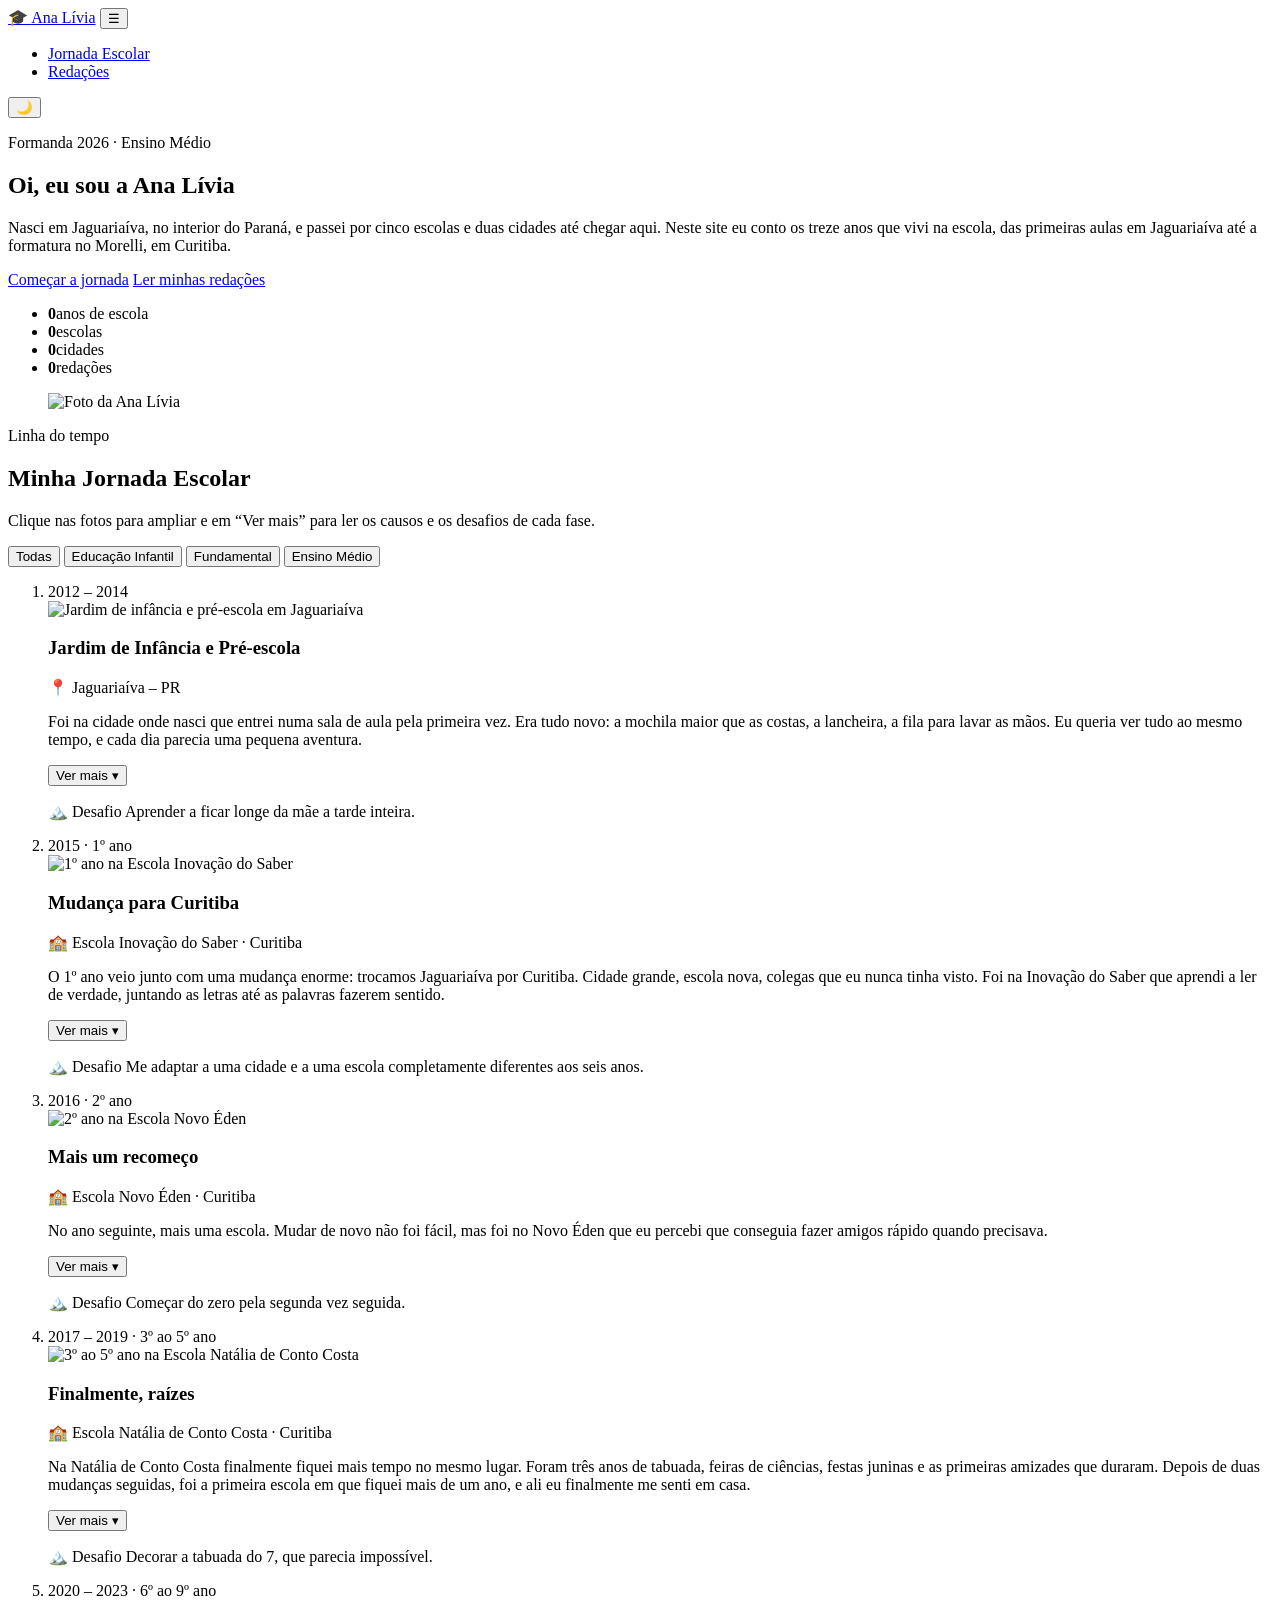
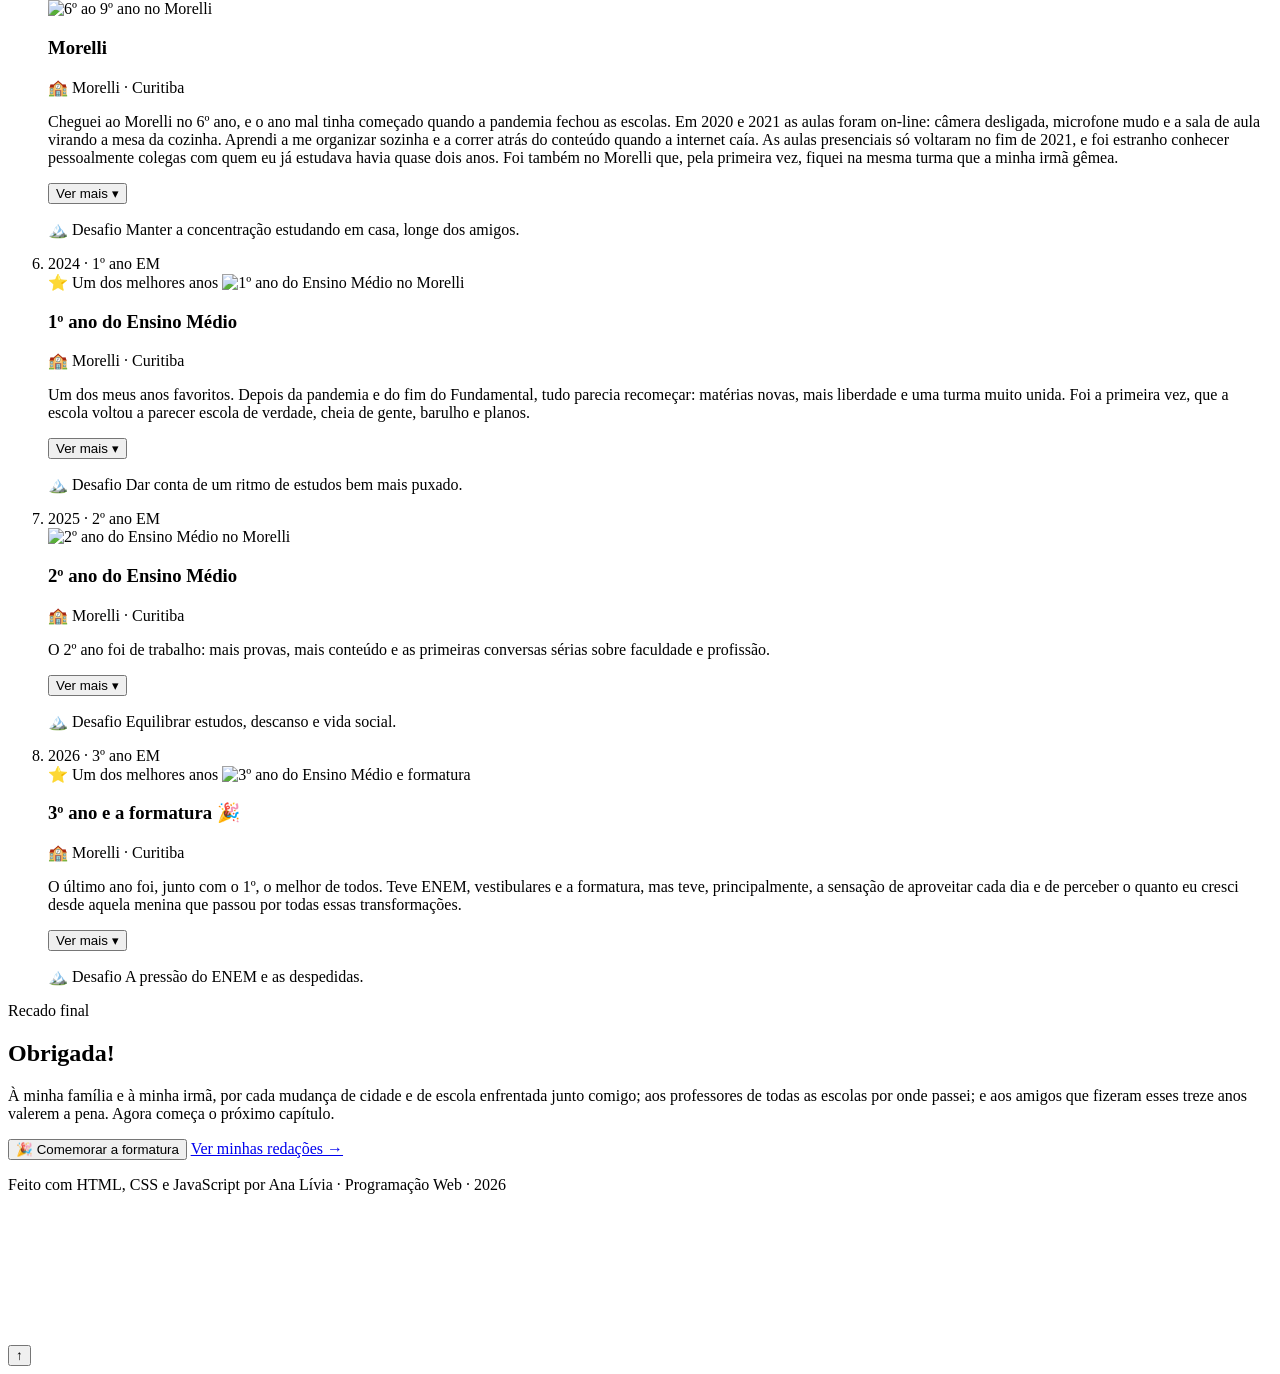
==== index.html @ f200e5f0 "Add files via upload" ====
<!DOCTYPE html>
<html lang="pt-BR">
<head>
  <meta charset="UTF-8">
  <meta name="viewport" content="width=device-width, initial-scale=1.0">
  <meta name="description" content="Ana Lívia — minha jornada escolar, da pré-escola à formatura no Morelli.">
  <title>Ana Lívia | Minha Jornada Escolar</title>
  <link rel="icon" href="assets/img/favicon.svg" type="image/svg+xml">
  <link rel="preconnect" href="https://fonts.googleapis.com">
  <link rel="preconnect" href="https://fonts.gstatic.com" crossorigin>
  <link href="https://fonts.googleapis.com/css2?family=Fraunces:opsz,wght@9..144,600;9..144,800&family=Inter:wght@400;500;600&display=swap" rel="stylesheet">
  <link rel="stylesheet" href="css/style.css">
  <script src="js/tema.js"></script>
</head>
<body>

  <!-- ===== CABEÇALHO / MENU ===== -->
  <header class="topo">
    <nav class="nav container">
      <a href="index.html" class="logo">🎓 <span>Ana Lívia</span></a>
      <button type="button" class="menu-btn" id="menuBtn" aria-label="Abrir menu" aria-expanded="false">☰</button>
      <ul class="nav-links" id="navLinks">
        <li><a href="index.html" class="pagina-atual">Jornada Escolar</a></li>
        <li><a href="redacoes.html">Redações</a></li>
      </ul>
      <button type="button" class="tema-btn" id="temaBtn" aria-label="Alternar tema claro/escuro">🌙</button>
    </nav>
    <div class="barra-progresso" id="barraProgresso"></div>
  </header>

  <main>
    <!-- ===== APRESENTAÇÃO ===== -->
    <section class="hero" id="inicio">
      <div class="container hero-grid">
        <div class="hero-texto">
          <p class="etiqueta">Formanda 2026 · Ensino Médio</p>
          <h1>Oi, eu sou a <span class="destaque">Ana Lívia</span></h1>
          <p class="digitando" id="digitando" aria-live="polite"></p>
          <p>Nasci em Jaguariaíva, no interior do Paraná, e passei por cinco escolas e duas cidades até chegar aqui. Neste site eu conto os treze anos que vivi na escola, das primeiras aulas em Jaguariaíva até a formatura no Morelli, em Curitiba.</p>
          <div class="hero-botoes">
            <a href="#linha-do-tempo" class="btn btn-primario">Começar a jornada</a>
            <a href="redacoes.html" class="btn btn-secundario">Ler minhas redações</a>
          </div>
          <ul class="contadores">
            <li><strong data-contar="13">0</strong><span>anos de escola</span></li>
            <li><strong data-contar="5">0</strong><span>escolas</span></li>
            <li><strong data-contar="2">0</strong><span>cidades</span></li>
            <li><strong data-contar="15">0</strong><span>redações</span></li>
          </ul>
        </div>
        <figure class="hero-foto">
          <img src="assets/img/perfil.svg" alt="Foto da Ana Lívia" class="foto-ampliavel">
        </figure>
      </div>
    </section>

    <!-- ===== LINHA DO TEMPO ===== -->
    <section class="secao" id="linha-do-tempo">
      <div class="container">
        <header class="secao-cabecalho">
          <p class="etiqueta">Linha do tempo</p>
          <h2>Minha Jornada Escolar</h2>
          <p>Clique nas fotos para ampliar e em “Ver mais” para ler os causos e os desafios de cada fase.</p>
        </header>

        <div class="filtros-tempo" role="group" aria-label="Filtrar fases">
          <button type="button" class="chip ativo" data-fase="todas">Todas</button>
          <button type="button" class="chip" data-fase="infantil">Educação Infantil</button>
          <button type="button" class="chip" data-fase="fundamental">Fundamental</button>
          <button type="button" class="chip" data-fase="medio">Ensino Médio</button>
        </div>

        <ol class="linha-tempo">
          <!-- 1. Jaguariaíva -->
          <li class="evento revelar" data-fase="infantil">
            <span class="evento-ano">2012 – 2014</span>
            <article class="evento-card">
              <img src="assets/img/01-jaguariaiva.svg" alt="Jardim de infância e pré-escola em Jaguariaíva" class="foto-ampliavel">
              <div class="evento-corpo">
                <h3>Jardim de Infância e Pré-escola</h3>
                <p class="escola">📍 Jaguariaíva – PR</p>
                <p>Foi na cidade onde nasci que entrei numa sala de aula pela primeira vez. Era tudo novo: a mochila maior que as costas, a lancheira, a fila para lavar as mãos. Eu queria ver tudo ao mesmo tempo, e cada dia parecia uma pequena aventura.</p>
                <button type="button" class="ver-mais" aria-expanded="false">Ver mais ▾</button>
                <div class="detalhes">
                  <p><span class="tag tag-desafio">🏔️ Desafio</span> Aprender a ficar longe da mãe a tarde inteira.</p>
                </div>
              </div>
            </article>
          </li>

          <!-- 2. Inovação do Saber -->
          <li class="evento revelar" data-fase="fundamental">
            <span class="evento-ano">2015 · 1º ano</span>
            <article class="evento-card">
              <img src="assets/img/02-inovacao-do-saber.svg" alt="1º ano na Escola Inovação do Saber" class="foto-ampliavel">
              <div class="evento-corpo">
                <h3>Mudança para Curitiba</h3>
                <p class="escola">🏫 Escola Inovação do Saber · Curitiba</p>
                <p>O 1º ano veio junto com uma mudança enorme: trocamos Jaguariaíva por Curitiba. Cidade grande, escola nova, colegas que eu nunca tinha visto. Foi na Inovação do Saber que aprendi a ler de verdade, juntando as letras até as palavras fazerem sentido.</p>
                <button type="button" class="ver-mais" aria-expanded="false">Ver mais ▾</button>
                <div class="detalhes">
                  <p><span class="tag tag-desafio">🏔️ Desafio</span> Me adaptar a uma cidade e a uma escola completamente diferentes aos seis anos.</p>
                </div>
              </div>
            </article>
          </li>

          <!-- 3. Novo Éden -->
          <li class="evento revelar" data-fase="fundamental">
            <span class="evento-ano">2016 · 2º ano</span>
            <article class="evento-card">
              <img src="assets/img/03-novo-eden.svg" alt="2º ano na Escola Novo Éden" class="foto-ampliavel">
              <div class="evento-corpo">
                <h3>Mais um recomeço</h3>
                <p class="escola">🏫 Escola Novo Éden · Curitiba</p>
                <p>No ano seguinte, mais uma escola. Mudar de novo não foi fácil, mas foi no Novo Éden que eu percebi que conseguia fazer amigos rápido quando precisava.</p>
                <button type="button" class="ver-mais" aria-expanded="false">Ver mais ▾</button>
                <div class="detalhes">
                  <p><span class="tag tag-desafio">🏔️ Desafio</span> Começar do zero pela segunda vez seguida.</p>
                </div>
              </div>
            </article>
          </li>

          <!-- 4. Natália de Conto Costa -->
          <li class="evento revelar" data-fase="fundamental">
            <span class="evento-ano">2017 – 2019 · 3º ao 5º ano</span>
            <article class="evento-card">
              <img src="assets/img/04-natalia-de-conto-costa.svg" alt="3º ao 5º ano na Escola Natália de Conto Costa" class="foto-ampliavel">
              <div class="evento-corpo">
                <h3>Finalmente, raízes</h3>
                <p class="escola">🏫 Escola Natália de Conto Costa · Curitiba</p>
                <p>Na Natália de Conto Costa finalmente fiquei mais tempo no mesmo lugar. Foram três anos de tabuada, feiras de ciências, festas juninas e as primeiras amizades que duraram. Depois de duas mudanças seguidas, foi a primeira escola em que fiquei mais de um ano, e ali eu finalmente me senti em casa.</p>
                <button type="button" class="ver-mais" aria-expanded="false">Ver mais ▾</button>
                <div class="detalhes">
                  <p><span class="tag tag-desafio">🏔️ Desafio</span> Decorar a tabuada do 7, que parecia impossível.</p>
                </div>
              </div>
            </article>
          </li>

          <!-- 5. Morelli Fundamental -->
          <li class="evento revelar" data-fase="fundamental">
            <span class="evento-ano">2020 – 2023 · 6º ao 9º ano</span>
            <article class="evento-card">
              <img src="assets/img/05-morelli-fundamental.svg" alt="6º ao 9º ano no Morelli" class="foto-ampliavel">
              <div class="evento-corpo">
                <h3>Morelli</h3>
                <p class="escola">🏫 Morelli · Curitiba</p>
                <p>Cheguei ao Morelli no 6º ano, e o ano mal tinha começado quando a pandemia fechou as escolas. Em 2020 e 2021 as aulas foram on-line: câmera desligada, microfone mudo e a sala de aula virando a mesa da cozinha. Aprendi a me organizar sozinha e a correr atrás do conteúdo quando a internet caía. As aulas presenciais só voltaram no fim de 2021, e foi estranho conhecer pessoalmente colegas com quem eu já estudava havia quase dois anos. Foi também no Morelli que, pela primeira vez, fiquei na mesma turma que a minha irmã gêmea.</p>
                <button type="button" class="ver-mais" aria-expanded="false">Ver mais ▾</button>
                <div class="detalhes">
                  <p><span class="tag tag-desafio">🏔️ Desafio</span> Manter a concentração estudando em casa, longe dos amigos.</p>
                </div>
              </div>
            </article>
          </li>

          <!-- 6. 1º EM -->
          <li class="evento evento-favorito revelar" data-fase="medio">
            <span class="evento-ano">2024 · 1º ano EM</span>
            <article class="evento-card">
              <span class="selo-favorito">⭐ Um dos melhores anos</span>
              <img src="assets/img/06-morelli-1em.svg" alt="1º ano do Ensino Médio no Morelli" class="foto-ampliavel">
              <div class="evento-corpo">
                <h3>1º ano do Ensino Médio</h3>
                <p class="escola">🏫 Morelli · Curitiba</p>
                <p>Um dos meus anos favoritos. Depois da pandemia e do fim do Fundamental, tudo parecia recomeçar: matérias novas, mais liberdade e uma turma muito unida. Foi a primeira vez, que a escola voltou a parecer escola de verdade, cheia de gente, barulho e planos.</p>
                <button type="button" class="ver-mais" aria-expanded="false">Ver mais ▾</button>
                <div class="detalhes">
                  <p><span class="tag tag-desafio">🏔️ Desafio</span> Dar conta de um ritmo de estudos bem mais puxado.</p>
                </div>
              </div>
            </article>
          </li>

          <!-- 7. 2º EM -->
          <li class="evento revelar" data-fase="medio">
            <span class="evento-ano">2025 · 2º ano EM</span>
            <article class="evento-card">
              <img src="assets/img/07-morelli-2em.svg" alt="2º ano do Ensino Médio no Morelli" class="foto-ampliavel">
              <div class="evento-corpo">
                <h3>2º ano do Ensino Médio</h3>
                <p class="escola">🏫 Morelli · Curitiba</p>
                <p>O 2º ano foi de trabalho: mais provas, mais conteúdo e as primeiras conversas sérias sobre faculdade e profissão.</p>
                <button type="button" class="ver-mais" aria-expanded="false">Ver mais ▾</button>
                <div class="detalhes">
                  <p><span class="tag tag-desafio">🏔️ Desafio</span> Equilibrar estudos, descanso e vida social.</p>
                </div>
              </div>
            </article>
          </li>

          <!-- 8. 3º EM -->
          <li class="evento evento-favorito revelar" data-fase="medio">
            <span class="evento-ano">2026 · 3º ano EM</span>
            <article class="evento-card">
              <span class="selo-favorito">⭐ Um dos melhores anos</span>
              <img src="assets/img/08-morelli-3em.svg" alt="3º ano do Ensino Médio e formatura" class="foto-ampliavel">
              <div class="evento-corpo">
                <h3>3º ano e a formatura 🎉</h3>
                <p class="escola">🏫 Morelli · Curitiba</p>
                <p>O último ano foi, junto com o 1º, o melhor de todos. Teve ENEM, vestibulares e a formatura, mas teve, principalmente, a sensação de aproveitar cada dia e de perceber o quanto eu cresci desde aquela menina que passou por todas essas transformações.</p>
                <button type="button" class="ver-mais" aria-expanded="false">Ver mais ▾</button>
                <div class="detalhes">
                  <p><span class="tag tag-desafio">🏔️ Desafio</span> A pressão do ENEM e as despedidas.</p>
                </div>
              </div>
            </article>
          </li>
        </ol>
      </div>
    </section>

    <!-- ===== RECADO FINAL ===== -->
    <section class="secao secao-alt" id="recado">
      <div class="container recado">
        <p class="etiqueta">Recado final</p>
        <h2>Obrigada!</h2>
        <p>À minha família e à minha irmã, por cada mudança de cidade e de escola enfrentada junto comigo; aos professores de todas as escolas por onde passei; e aos amigos que fizeram esses treze anos valerem a pena. Agora começa o próximo capítulo.</p>
        <div class="hero-botoes centro">
          <button type="button" class="btn btn-primario" id="btnConfete">🎉 Comemorar a formatura</button>
          <a href="redacoes.html" class="btn btn-secundario">Ver minhas redações →</a>
        </div>
      </div>
    </section>
  </main>

  <footer class="rodape">
    <p>Feito com HTML, CSS e JavaScript por Ana Lívia · Programação Web · 2026</p>
  </footer>

  <button type="button" class="voltar-topo" id="voltarTopo" aria-label="Voltar ao topo">↑</button>

  <!-- Lightbox de fotos -->
  <div class="lightbox" id="lightbox" hidden>
    <button type="button" class="modal-fechar" aria-label="Fechar foto">✕</button>
    <img src="assets/img/perfil.svg" alt="" id="lightboxImg">
    <p id="lightboxLegenda"></p>
  </div>

  <canvas id="confete" aria-hidden="true"></canvas>

  <script src="js/script.js"></script>
</body>
</html>
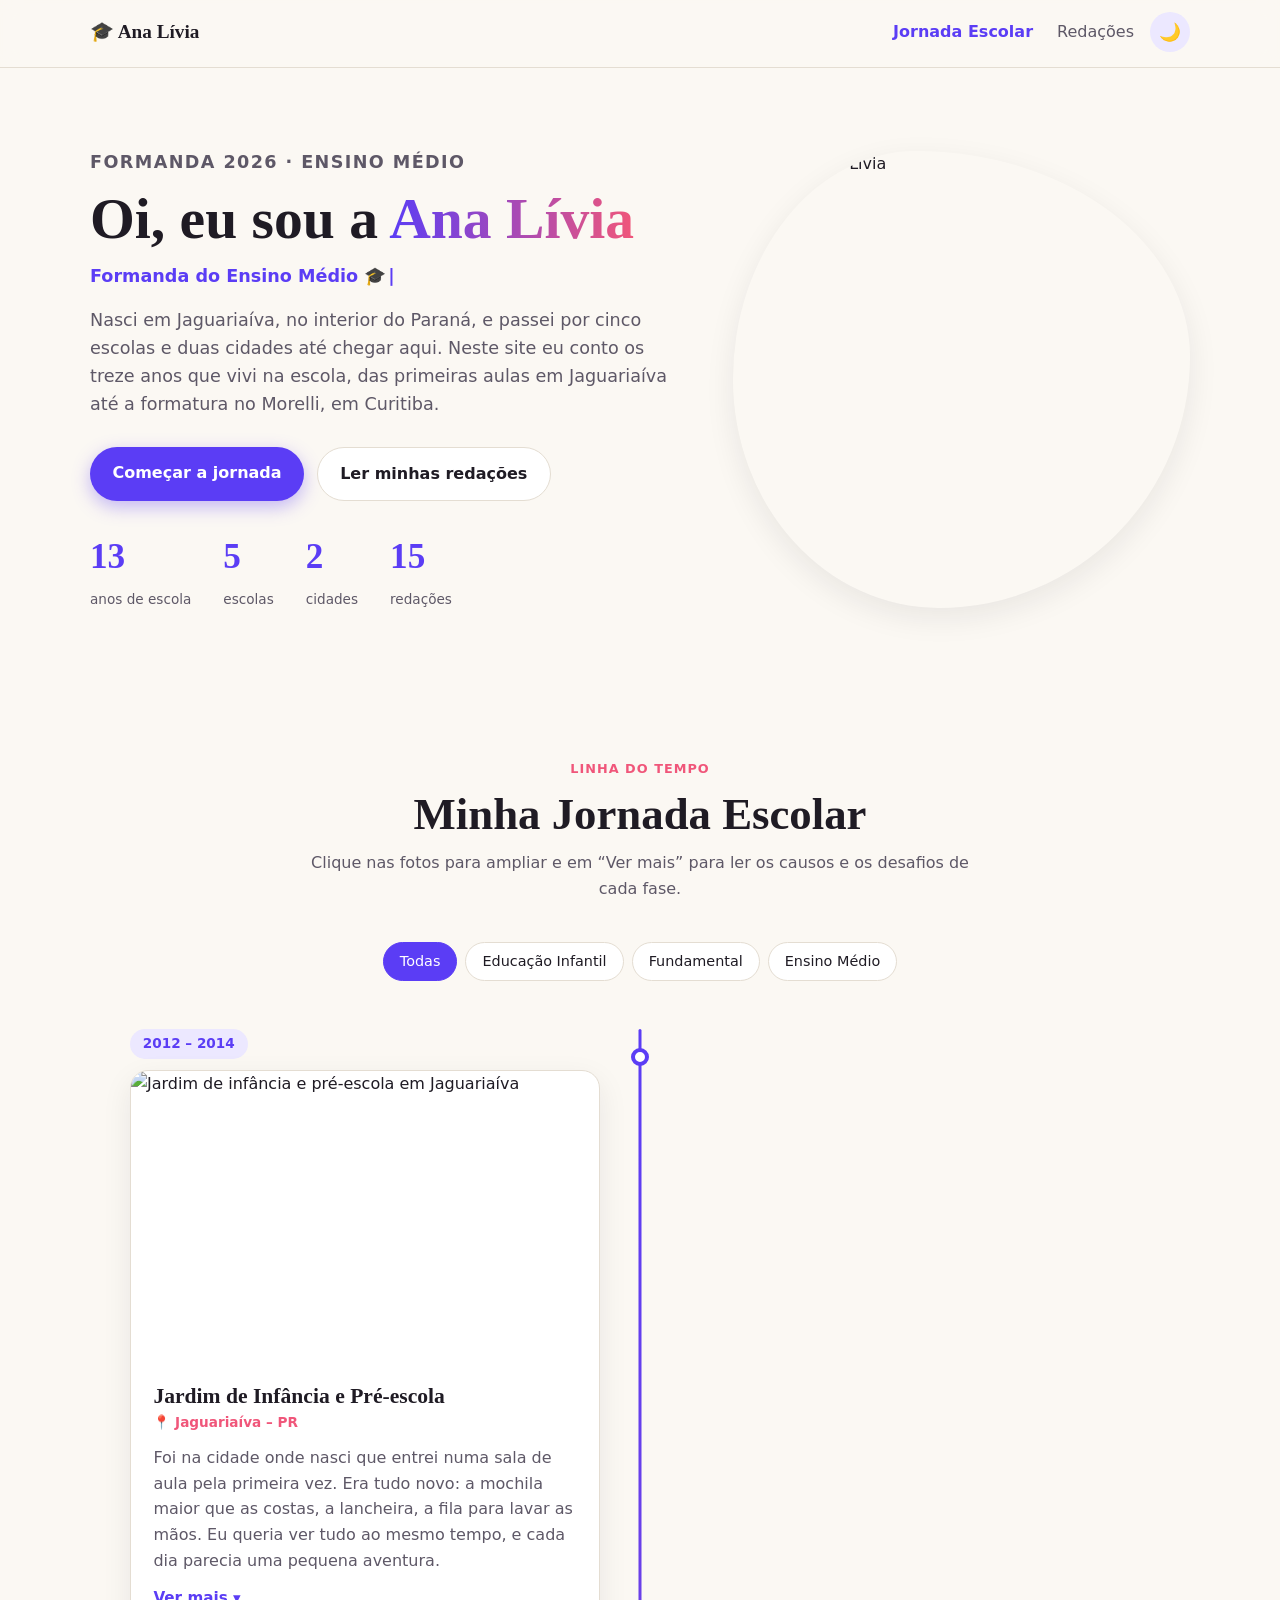
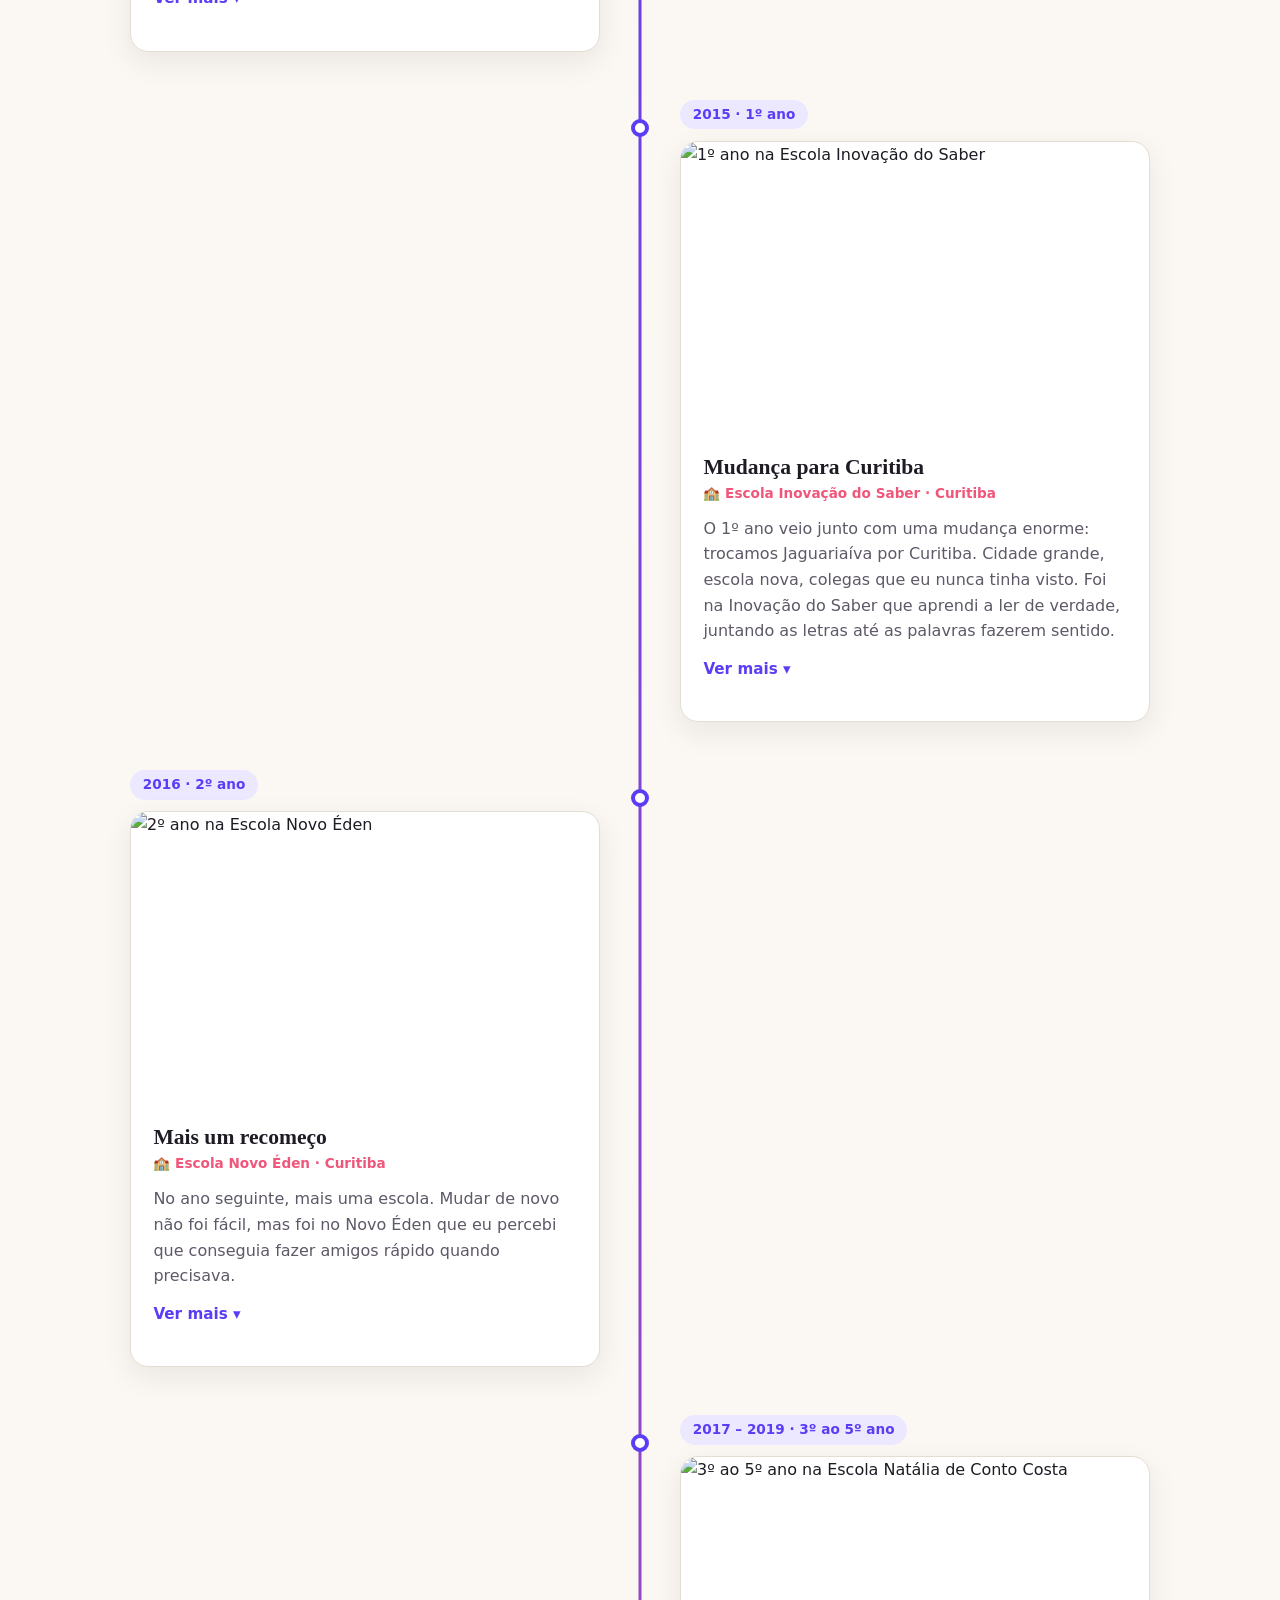
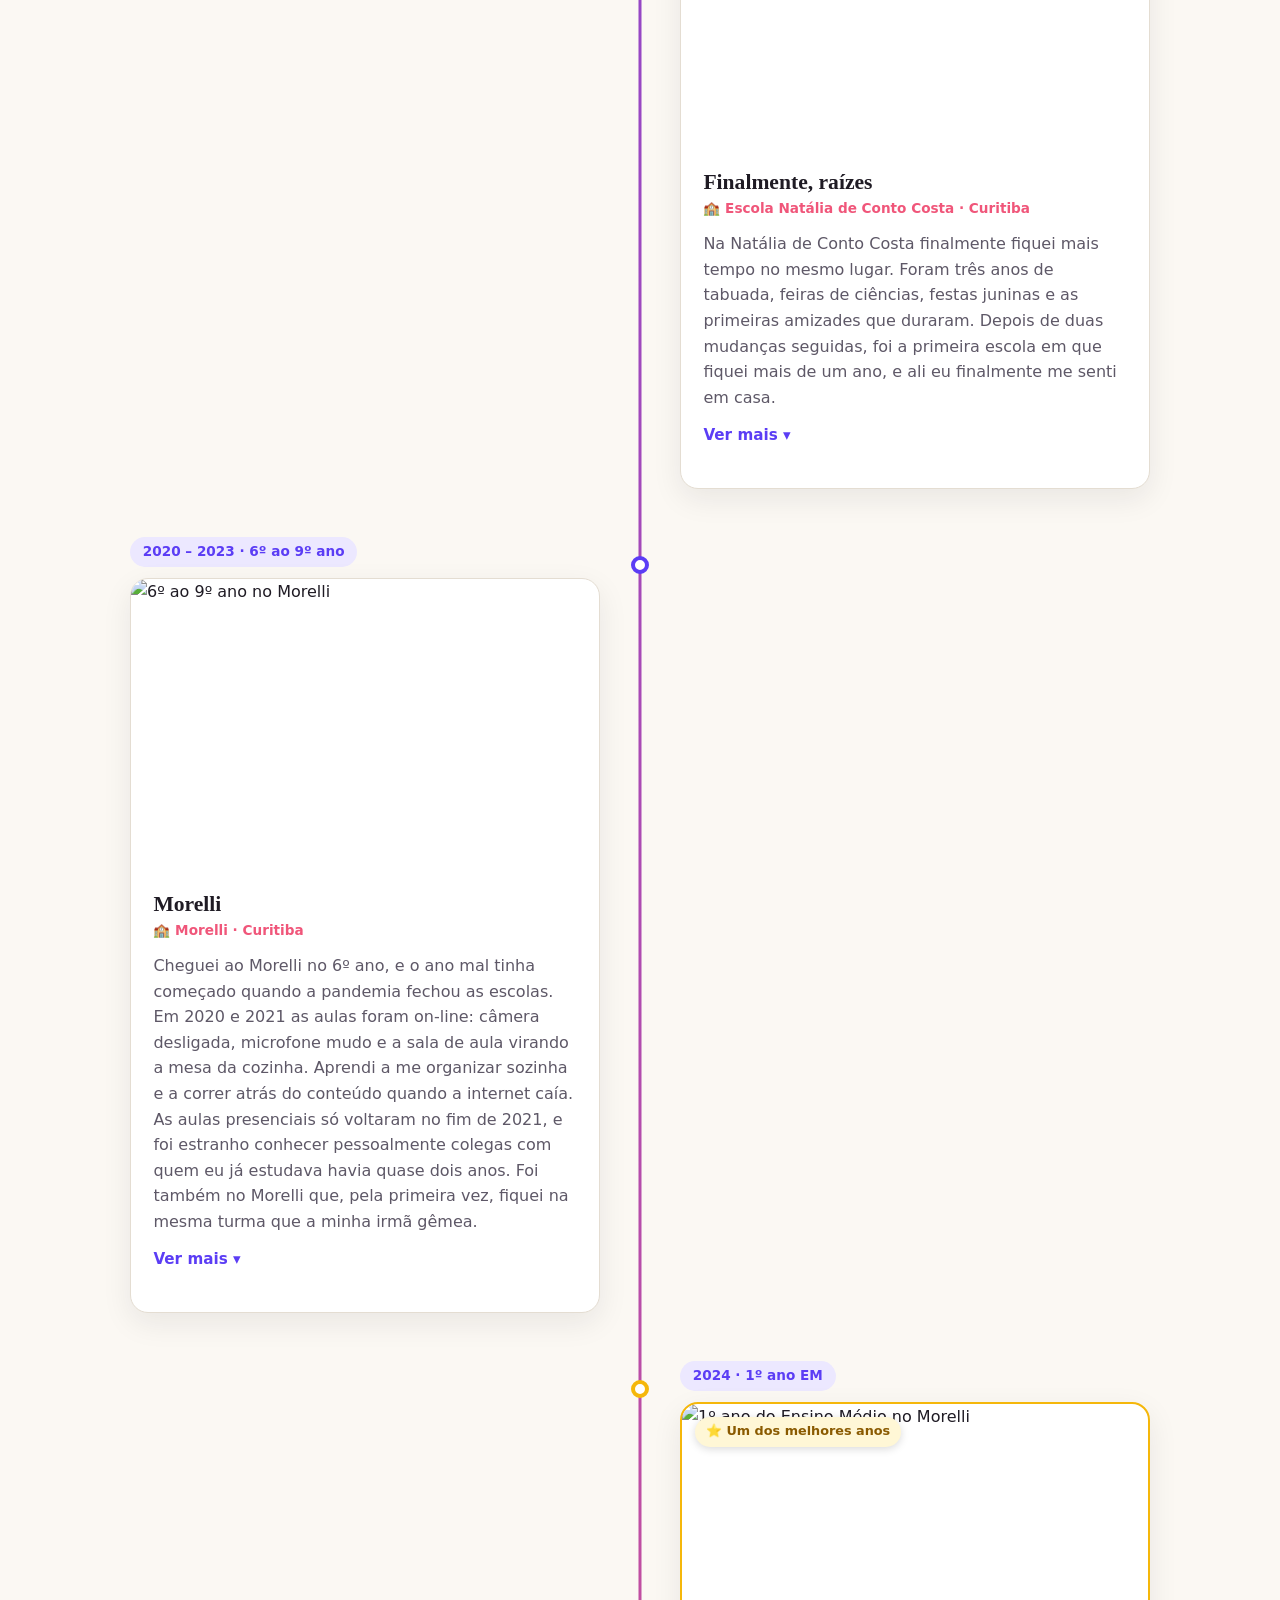
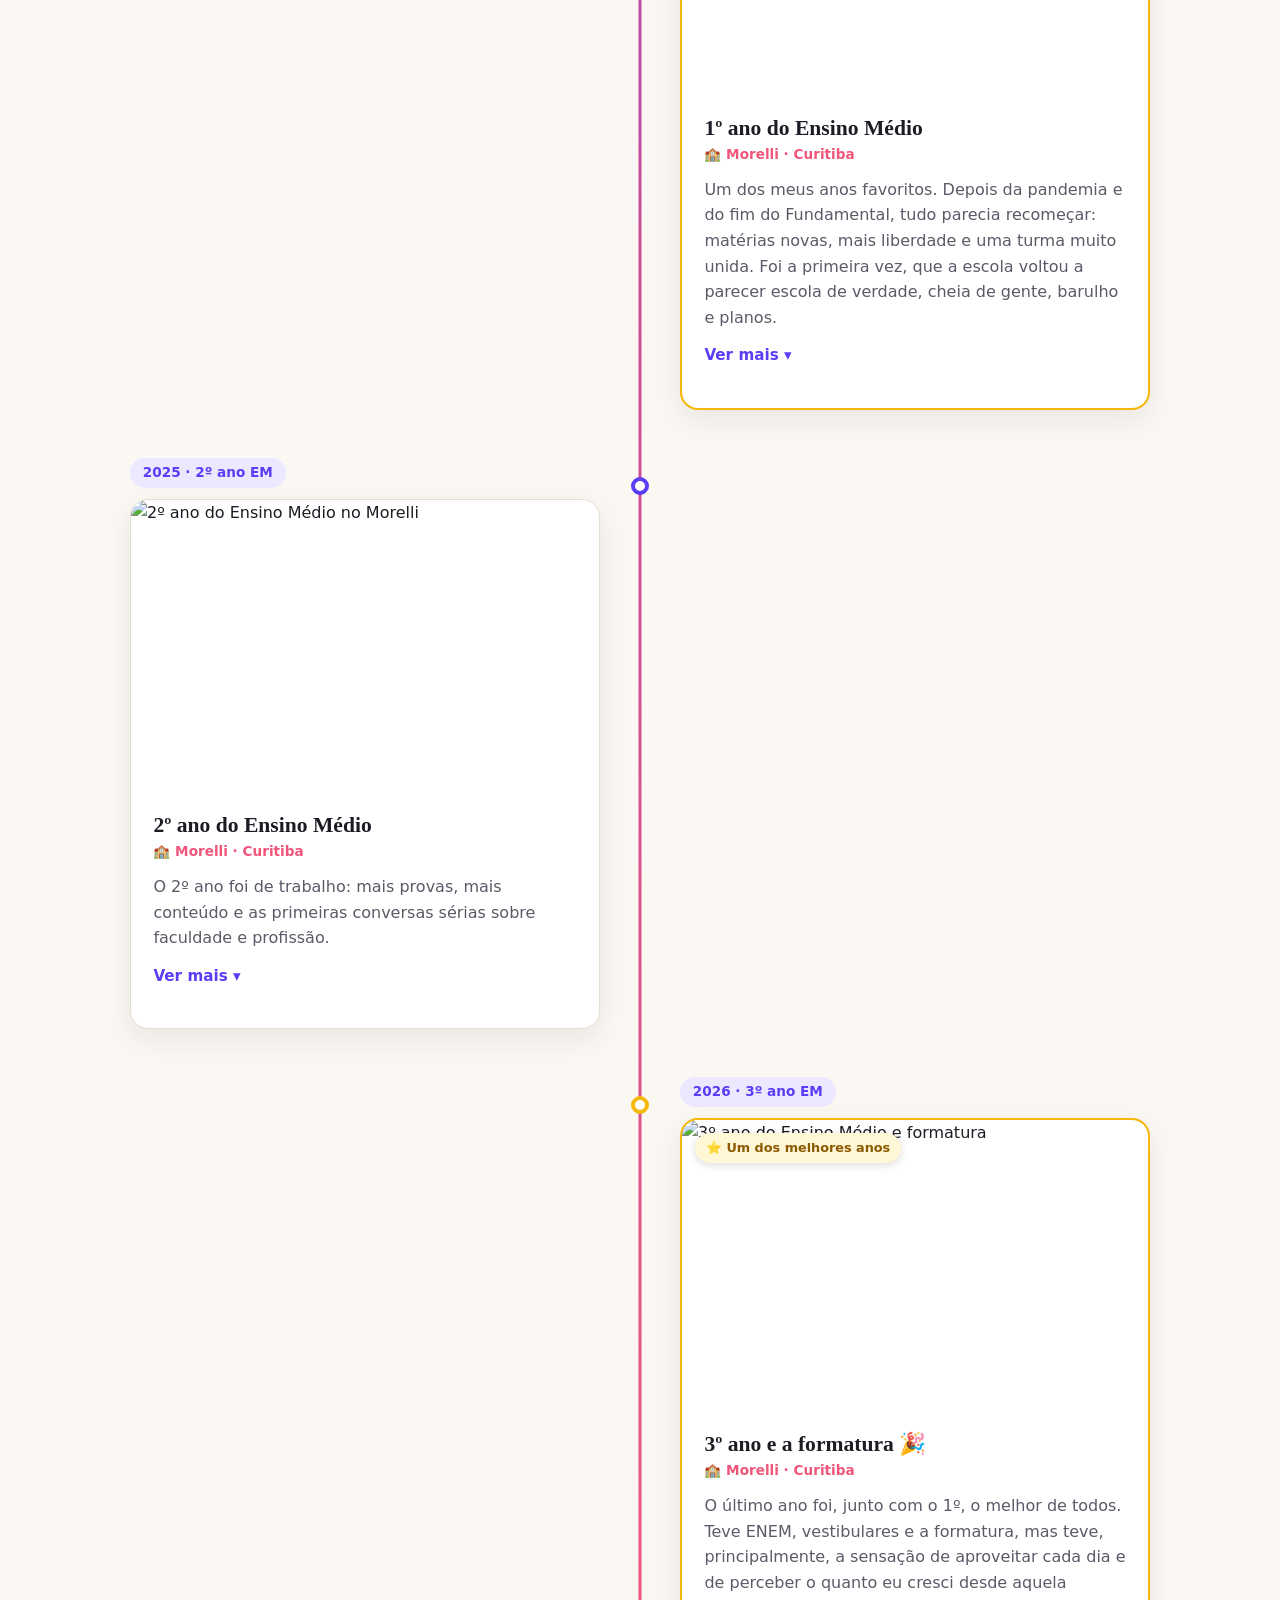
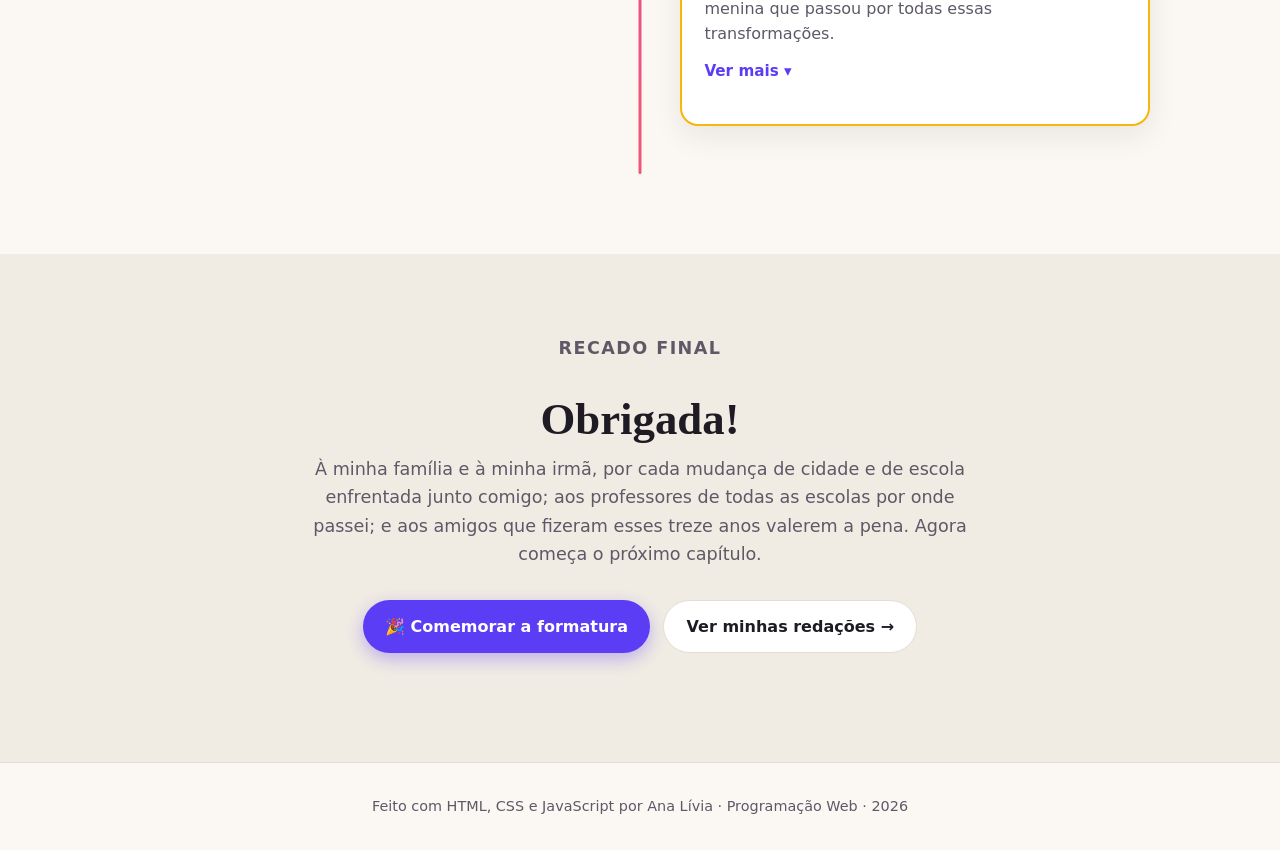
==== commit c83b7b0d: "Update stylesheet and script paths in index.html" ====
--- a/index.html
+++ b/index.html
@@ -9,8 +9,8 @@
   <link rel="preconnect" href="https://fonts.googleapis.com">
   <link rel="preconnect" href="https://fonts.gstatic.com" crossorigin>
   <link href="https://fonts.googleapis.com/css2?family=Fraunces:opsz,wght@9..144,600;9..144,800&family=Inter:wght@400;500;600&display=swap" rel="stylesheet">
-  <link rel="stylesheet" href="css/style.css">
-  <script src="js/tema.js"></script>
+  <link rel="stylesheet" href="style.css">
+  <script src="tema.js"></script>
 </head>
 <body>
 
@@ -241,6 +241,6 @@
 
   <canvas id="confete" aria-hidden="true"></canvas>
 
-  <script src="js/script.js"></script>
+  <script src="script.js"></script>
 </body>
 </html>
--- a/style.css
+++ b/style.css
@@ -0,0 +1,350 @@
+/* ==========================================================
+   Site de Formatura — Estilos
+   Organização: variáveis → base → layout → componentes → responsivo
+   ========================================================== */
+
+/* ---------- Variáveis de tema ---------- */
+:root {
+  --fundo: #fbf8f3;
+  --fundo-alt: #f1ece3;
+  --superficie: #ffffff;
+  --texto: #1f1b24;
+  --texto-suave: #5e5867;
+  --primaria: #5b3df5;
+  --primaria-suave: #ece8ff;
+  --acento: #f0567a;
+  --borda: #e4ddd2;
+  --sombra: 0 10px 30px rgba(31, 27, 36, .08);
+  --raio: 18px;
+  --fonte-titulo: "Fraunces", Georgia, serif;
+  --fonte-texto: "Inter", system-ui, sans-serif;
+}
+
+[data-tema="escuro"] {
+  --fundo: #14121a;
+  --fundo-alt: #1b1823;
+  --superficie: #221f2b;
+  --texto: #f3eff8;
+  --texto-suave: #b4adc0;
+  --primaria: #9b87ff;
+  --primaria-suave: #2c2640;
+  --acento: #ff7a9a;
+  --borda: #353042;
+  --sombra: 0 10px 30px rgba(0, 0, 0, .4);
+}
+
+/* ---------- Base ---------- */
+*, *::before, *::after { box-sizing: border-box; margin: 0; padding: 0; }
+
+html { scroll-behavior: smooth; scroll-padding-top: 80px; }
+
+body {
+  font-family: var(--fonte-texto);
+  background: var(--fundo);
+  color: var(--texto);
+  line-height: 1.6;
+  transition: background .3s, color .3s;
+}
+
+img { max-width: 100%; display: block; }
+a { color: inherit; text-decoration: none; }
+button { font: inherit; cursor: pointer; border: none; background: none; color: inherit; }
+
+h1, h2, h3 { font-family: var(--fonte-titulo); line-height: 1.15; }
+h1 { font-size: clamp(2.2rem, 5vw, 3.6rem); margin-bottom: .6rem; }
+h2 { font-size: clamp(1.9rem, 4vw, 2.8rem); margin-bottom: .6rem; }
+h3 { font-size: 1.35rem; }
+
+.container { width: min(1100px, 100% - 2rem); margin-inline: auto; }
+
+.sr-only {
+  position: absolute; width: 1px; height: 1px; overflow: hidden;
+  clip: rect(0 0 0 0); white-space: nowrap;
+}
+
+:focus-visible { outline: 3px solid var(--primaria); outline-offset: 3px; border-radius: 6px; }
+
+/* ---------- Cabeçalho ---------- */
+.topo {
+  position: sticky; top: 0; z-index: 50;
+  background: var(--fundo); /* navegadores antigos */
+  background: color-mix(in srgb, var(--fundo) 85%, transparent);
+  backdrop-filter: blur(10px);
+  border-bottom: 1px solid var(--borda);
+}
+
+.nav { display: flex; align-items: center; gap: 1rem; height: 64px; }
+.logo { font-family: var(--fonte-titulo); font-weight: 800; font-size: 1.2rem; margin-right: auto; }
+
+.nav-links { display: flex; gap: 1.5rem; list-style: none; }
+.nav-links a { font-weight: 500; color: var(--texto-suave); transition: color .2s; }
+.nav-links a:hover, .nav-links a.ativo { color: var(--primaria); }
+
+.menu-btn { display: none; font-size: 1.5rem; }
+.tema-btn {
+  width: 40px; height: 40px; border-radius: 50%;
+  background: var(--primaria-suave); font-size: 1.1rem;
+}
+
+.barra-progresso {
+  height: 3px; width: 0;
+  background: linear-gradient(90deg, var(--primaria), var(--acento));
+}
+
+/* ---------- Botões e chips ---------- */
+.btn {
+  display: inline-block; padding: .8rem 1.4rem; border-radius: 999px;
+  font-weight: 600; transition: transform .2s, box-shadow .2s, background .2s;
+}
+.btn:hover { transform: translateY(-2px); }
+.btn-primario { background: var(--primaria); color: #fff; box-shadow: 0 6px 18px rgba(91, 61, 245, .35); }
+.btn-secundario { background: var(--superficie); border: 1px solid var(--borda); }
+.btn:disabled { opacity: .4; cursor: not-allowed; transform: none; }
+
+.chip {
+  padding: .45rem 1rem; border-radius: 999px;
+  border: 1px solid var(--borda); background: var(--superficie);
+  font-size: .9rem; font-weight: 500; transition: all .2s;
+}
+.chip:hover { border-color: var(--primaria); }
+.chip.ativo { background: var(--primaria); border-color: var(--primaria); color: #fff; }
+
+.etiqueta {
+  display: inline-block; font-size: .8rem; font-weight: 600; letter-spacing: .08em;
+  text-transform: uppercase; color: var(--acento); margin-bottom: .6rem;
+}
+
+/* ---------- Hero ---------- */
+.hero { padding: 5rem 0 4rem; }
+.hero-grid { display: grid; grid-template-columns: 1.3fr 1fr; gap: 3rem; align-items: center; }
+.hero-texto > p { color: var(--texto-suave); font-size: 1.1rem; max-width: 55ch; }
+.destaque {
+  background: linear-gradient(90deg, var(--primaria), var(--acento));
+  -webkit-background-clip: text; background-clip: text; color: transparent;
+}
+.digitando { min-height: 1.8em; font-weight: 600; color: var(--primaria) !important; margin-bottom: .8rem; }
+.digitando::after { content: "|"; animation: piscar 1s infinite; margin-left: 2px; }
+@keyframes piscar { 50% { opacity: 0; } }
+
+.hero-botoes { display: flex; flex-wrap: wrap; gap: .8rem; margin: 1.8rem 0; }
+
+.contadores { display: flex; gap: 2rem; list-style: none; }
+.contadores strong { display: block; font-family: var(--fonte-titulo); font-size: 2.2rem; color: var(--primaria); }
+.contadores span { font-size: .85rem; color: var(--texto-suave); }
+
+.hero-foto img {
+  border-radius: 40% 60% 55% 45% / 50% 45% 55% 50%;
+  box-shadow: var(--sombra); aspect-ratio: 1; object-fit: cover;
+  animation: flutuar 6s ease-in-out infinite;
+}
+@keyframes flutuar { 50% { transform: translateY(-12px); } }
+
+/* ---------- Seções ---------- */
+.secao { padding: 5rem 0; }
+.secao-alt { background: var(--fundo-alt); }
+.secao-cabecalho { text-align: center; max-width: 680px; margin: 0 auto 2.5rem; }
+.secao-cabecalho p:last-child { color: var(--texto-suave); }
+
+/* ---------- Linha do tempo ---------- */
+.filtros-tempo, .filtros-redacao { display: flex; flex-wrap: wrap; gap: .5rem; justify-content: center; }
+.filtros-tempo { margin-bottom: 3rem; }
+
+.linha-tempo { list-style: none; position: relative; }
+.linha-tempo::before {
+  content: ""; position: absolute; left: 50%; top: 0; bottom: 0; width: 3px;
+  background: linear-gradient(var(--primaria), var(--acento)); transform: translateX(-50%);
+  border-radius: 3px;
+}
+
+.evento { position: relative; width: 50%; padding: 0 2.5rem 3rem; }
+.evento:nth-child(odd) { margin-right: auto; }
+.evento:nth-child(even) { margin-left: auto; }
+.evento::before {
+  content: ""; position: absolute; top: 1.2rem; width: 18px; height: 18px; border-radius: 50%;
+  background: var(--superficie); border: 4px solid var(--primaria);
+}
+.evento:nth-child(odd)::before { right: -9px; }
+.evento:nth-child(even)::before { left: -9px; }
+.evento.oculto { display: none; }
+
+.evento-ano {
+  display: inline-block; font-weight: 600; font-size: .85rem;
+  background: var(--primaria-suave); color: var(--primaria);
+  padding: .25rem .8rem; border-radius: 999px; margin-bottom: .7rem;
+}
+
+.evento-card {
+  background: var(--superficie); border: 1px solid var(--borda);
+  border-radius: var(--raio); overflow: hidden; box-shadow: var(--sombra);
+}
+.evento-card img { aspect-ratio: 16 / 10; object-fit: cover; width: 100%; cursor: zoom-in; transition: transform .4s; }
+.evento-card:hover img { transform: scale(1.03); }
+.evento-corpo { padding: 1.3rem 1.4rem 1.5rem; }
+.evento-corpo h3 { margin-bottom: .2rem; }
+.escola { font-size: .85rem; color: var(--acento); font-weight: 600; margin-bottom: .7rem; }
+.evento-corpo > p:not(.escola) { color: var(--texto-suave); }
+
+.ver-mais { margin-top: .8rem; color: var(--primaria); font-weight: 600; font-size: .95rem; }
+
+.detalhes { display: grid; grid-template-rows: 0fr; transition: grid-template-rows .4s ease; }
+.detalhes > * { overflow: hidden; }
+.detalhes.aberto { grid-template-rows: 1fr; }
+.detalhes-interno { display: flex; flex-direction: column; gap: .7rem; padding-top: 1rem; }
+.detalhes p { font-size: .95rem; }
+
+.tag {
+  display: inline-block; font-size: .75rem; font-weight: 600;
+  padding: .15rem .55rem; border-radius: 6px; margin-right: .3rem;
+}
+.tag-causo { background: #fff1c2; color: #8a5a00; }
+.tag-desafio { background: #ffe0e8; color: #9f1239; }
+
+/* Animação ao rolar — só esconde o conteúdo se o JavaScript estiver ativo */
+.js .revelar { opacity: 0; transform: translateY(40px); transition: opacity .7s, transform .7s; }
+.js .revelar.visivel { opacity: 1; transform: none; }
+
+/* ---------- Redações ---------- */
+.ferramentas { display: flex; flex-wrap: wrap; gap: 1rem; justify-content: space-between; align-items: center; margin-bottom: 1rem; }
+.busca { flex: 1 1 280px; max-width: 420px; }
+.busca input {
+  width: 100%; padding: .75rem 1.1rem; border-radius: 999px; font: inherit;
+  border: 1px solid var(--borda); background: var(--superficie); color: var(--texto);
+}
+.contagem { color: var(--texto-suave); font-size: .9rem; margin-bottom: 1.5rem; }
+
+.grade-redacoes { display: grid; grid-template-columns: repeat(auto-fill, minmax(260px, 1fr)); gap: 1.3rem; }
+
+.card-redacao {
+  position: relative; text-align: left; display: flex; flex-direction: column; gap: .6rem;
+  padding: 1.4rem; border-radius: var(--raio); background: var(--superficie);
+  border: 1px solid var(--borda); box-shadow: var(--sombra);
+  transition: transform .25s, border-color .25s;
+  animation: surgir .4s both;
+}
+.card-redacao:hover { transform: translateY(-5px); border-color: var(--primaria); }
+.card-redacao .numero {
+  font-family: var(--fonte-titulo); font-size: 2.4rem; font-weight: 800; line-height: 1;
+  color: var(--primaria-suave); -webkit-text-stroke: 1px var(--primaria);
+}
+.card-redacao .titulo { display: block; font-family: var(--fonte-titulo); font-size: 1.15rem; font-weight: 600; line-height: 1.25; }
+.card-redacao .tema { display: block; font-size: .9rem; color: var(--texto-suave); flex: 1; }
+.card-redacao .rodape-card { display: flex; justify-content: space-between; font-size: .8rem; color: var(--texto-suave); border-top: 1px dashed var(--borda); padding-top: .7rem; }
+.card-redacao .lida { position: absolute; top: 1rem; right: 1rem; font-size: .75rem; color: #16a34a; font-weight: 600; }
+@keyframes surgir { from { opacity: 0; transform: translateY(15px); } }
+
+.sem-resultado { grid-column: 1 / -1; text-align: center; color: var(--texto-suave); padding: 2rem; }
+
+/* ---------- Modal ---------- */
+.modal, .lightbox { position: fixed; inset: 0; z-index: 100; display: grid; place-items: center; padding: 1rem; }
+.modal[hidden], .lightbox[hidden] { display: none; }
+.modal-fundo { position: absolute; inset: 0; background: rgba(10, 8, 15, .6); backdrop-filter: blur(4px); }
+
+.modal-caixa {
+  position: relative; width: min(760px, 100%); max-height: 90vh; display: flex; flex-direction: column;
+  background: var(--superficie); border-radius: var(--raio); box-shadow: 0 20px 60px rgba(0,0,0,.35);
+  animation: abrir .3s ease;
+}
+@keyframes abrir { from { opacity: 0; transform: scale(.95) translateY(20px); } }
+
+.modal-topo { display: flex; justify-content: space-between; gap: 1rem; padding: 1.5rem 1.5rem 1rem; border-bottom: 1px solid var(--borda); }
+.modal-meta { font-size: .8rem; color: var(--acento); font-weight: 600; text-transform: uppercase; letter-spacing: .05em; }
+.modal-fechar { width: 38px; height: 38px; flex-shrink: 0; border-radius: 50%; background: var(--fundo-alt); font-size: 1rem; }
+
+.modal-ferramentas { display: flex; align-items: center; gap: .5rem; padding: .7rem 1.5rem; font-size: .85rem; color: var(--texto-suave); }
+.modal-ferramentas button { padding: .2rem .6rem; border: 1px solid var(--borda); border-radius: 8px; font-weight: 600; }
+.modal-ferramentas span { margin-left: auto; }
+
+.modal-texto { overflow-y: auto; padding: .5rem 1.5rem 1.5rem; font-size: var(--tam-fonte, 1.05rem); line-height: 1.8; }
+.modal-texto p { margin-bottom: 1em; text-indent: 2em; text-align: justify; }
+
+.modal-nav { display: flex; justify-content: space-between; align-items: center; gap: .5rem; padding: 1rem 1.5rem; border-top: 1px solid var(--borda); font-size: .9rem; }
+.modal-nav .btn { padding: .55rem 1rem; }
+
+body.travado { overflow: hidden; }
+
+/* ---------- Lightbox ---------- */
+.lightbox { background: rgba(10, 8, 15, .9); color: #fff; text-align: center; }
+.lightbox img { max-height: 80vh; border-radius: 12px; animation: abrir .3s; }
+.lightbox p { margin-top: 1rem; }
+.lightbox .modal-fechar { position: absolute; top: 1rem; right: 1rem; background: rgba(255,255,255,.15); color: #fff; }
+
+/* ---------- Recado / rodapé ---------- */
+.recado { text-align: center; max-width: 680px; }
+.recado p { color: var(--texto-suave); margin-bottom: 2rem; font-size: 1.1rem; }
+
+.rodape { text-align: center; padding: 2rem 1rem; font-size: .9rem; color: var(--texto-suave); border-top: 1px solid var(--borda); }
+
+.voltar-topo {
+  position: fixed; right: 1.2rem; bottom: 1.2rem; z-index: 40;
+  width: 46px; height: 46px; border-radius: 50%;
+  background: var(--primaria); color: #fff; font-size: 1.2rem; box-shadow: var(--sombra);
+  opacity: 0; pointer-events: none; transition: opacity .3s;
+}
+.voltar-topo.mostrar { opacity: 1; pointer-events: auto; }
+
+#confete { position: fixed; inset: 0; pointer-events: none; z-index: 200; }
+
+/* ---------- Responsivo ---------- */
+@media (max-width: 820px) {
+  .menu-btn { display: block; order: 3; }
+  .tema-btn { order: 2; }
+  .nav-links {
+    position: absolute; top: 64px; left: 0; right: 0; flex-direction: column; gap: 0;
+    background: var(--superficie); border-bottom: 1px solid var(--borda);
+    max-height: 0; overflow: hidden; transition: max-height .3s;
+  }
+  .nav-links.aberto { max-height: 300px; }
+  .nav-links a { display: block; padding: 1rem 1.5rem; }
+
+  .hero { padding-top: 3rem; }
+  .hero-grid { grid-template-columns: 1fr; }
+  .hero-foto { order: -1; max-width: 240px; margin: 0 auto; }
+
+  .linha-tempo::before { left: 10px; }
+  .evento, .evento:nth-child(even) { width: 100%; padding: 0 0 2.5rem 2.5rem; }
+  .evento:nth-child(odd)::before, .evento:nth-child(even)::before { left: 1px; right: auto; }
+}
+
+@media (prefers-reduced-motion: reduce) {
+  *, *::before, *::after { animation: none !important; transition: none !important; }
+  html { scroll-behavior: auto; }
+}
+
+/* ==========================================================
+   Componentes da versão em duas páginas
+   ========================================================== */
+.nav-links a.pagina-atual { color: var(--primaria); font-weight: 600; }
+.hero-botoes.centro { justify-content: center; }
+
+/* Anos favoritos */
+.evento-card { position: relative; }
+.evento-favorito .evento-card { border: 2px solid #f5b70a; }
+.evento-favorito::before { border-color: #f5b70a !important; }
+.selo-favorito {
+  position: absolute; top: .8rem; left: .8rem; z-index: 2;
+  background: #fff7d6; color: #8a5a00; font-size: .8rem; font-weight: 600;
+  padding: .3rem .7rem; border-radius: 999px; box-shadow: 0 2px 8px rgba(0,0,0,.15);
+}
+
+/* Página de redações */
+.hero-redacoes { text-align: center; padding: 4rem 0 3rem; }
+.hero-redacoes p:last-child { color: var(--texto-suave); max-width: 640px; margin: 0 auto; font-size: 1.05rem; }
+
+.card-redacao .eixo { font-size: .78rem; font-weight: 600; color: var(--acento); }
+.card-redacao .numero { margin-bottom: -.2rem; }
+
+.modal-tema { font-size: .9rem; color: var(--texto-suave); margin-top: .3rem; }
+.marcar { display: flex; align-items: center; gap: .35rem; cursor: pointer; margin-left: .5rem; }
+
+.modal-texto .rotulo { display: none; }
+.modal-texto.estrutura .paragrafo {
+  border-left: 3px solid var(--primaria); padding-left: 1rem; margin-bottom: 1.2rem;
+}
+.modal-texto.estrutura .rotulo {
+  display: block; text-indent: 0; text-align: left; margin-bottom: .3rem;
+  font-size: .78rem; font-weight: 600; color: var(--primaria); line-height: 1.4;
+}
+
+@media (max-width: 820px) {
+  .modal-ferramentas { flex-wrap: wrap; }
+}
